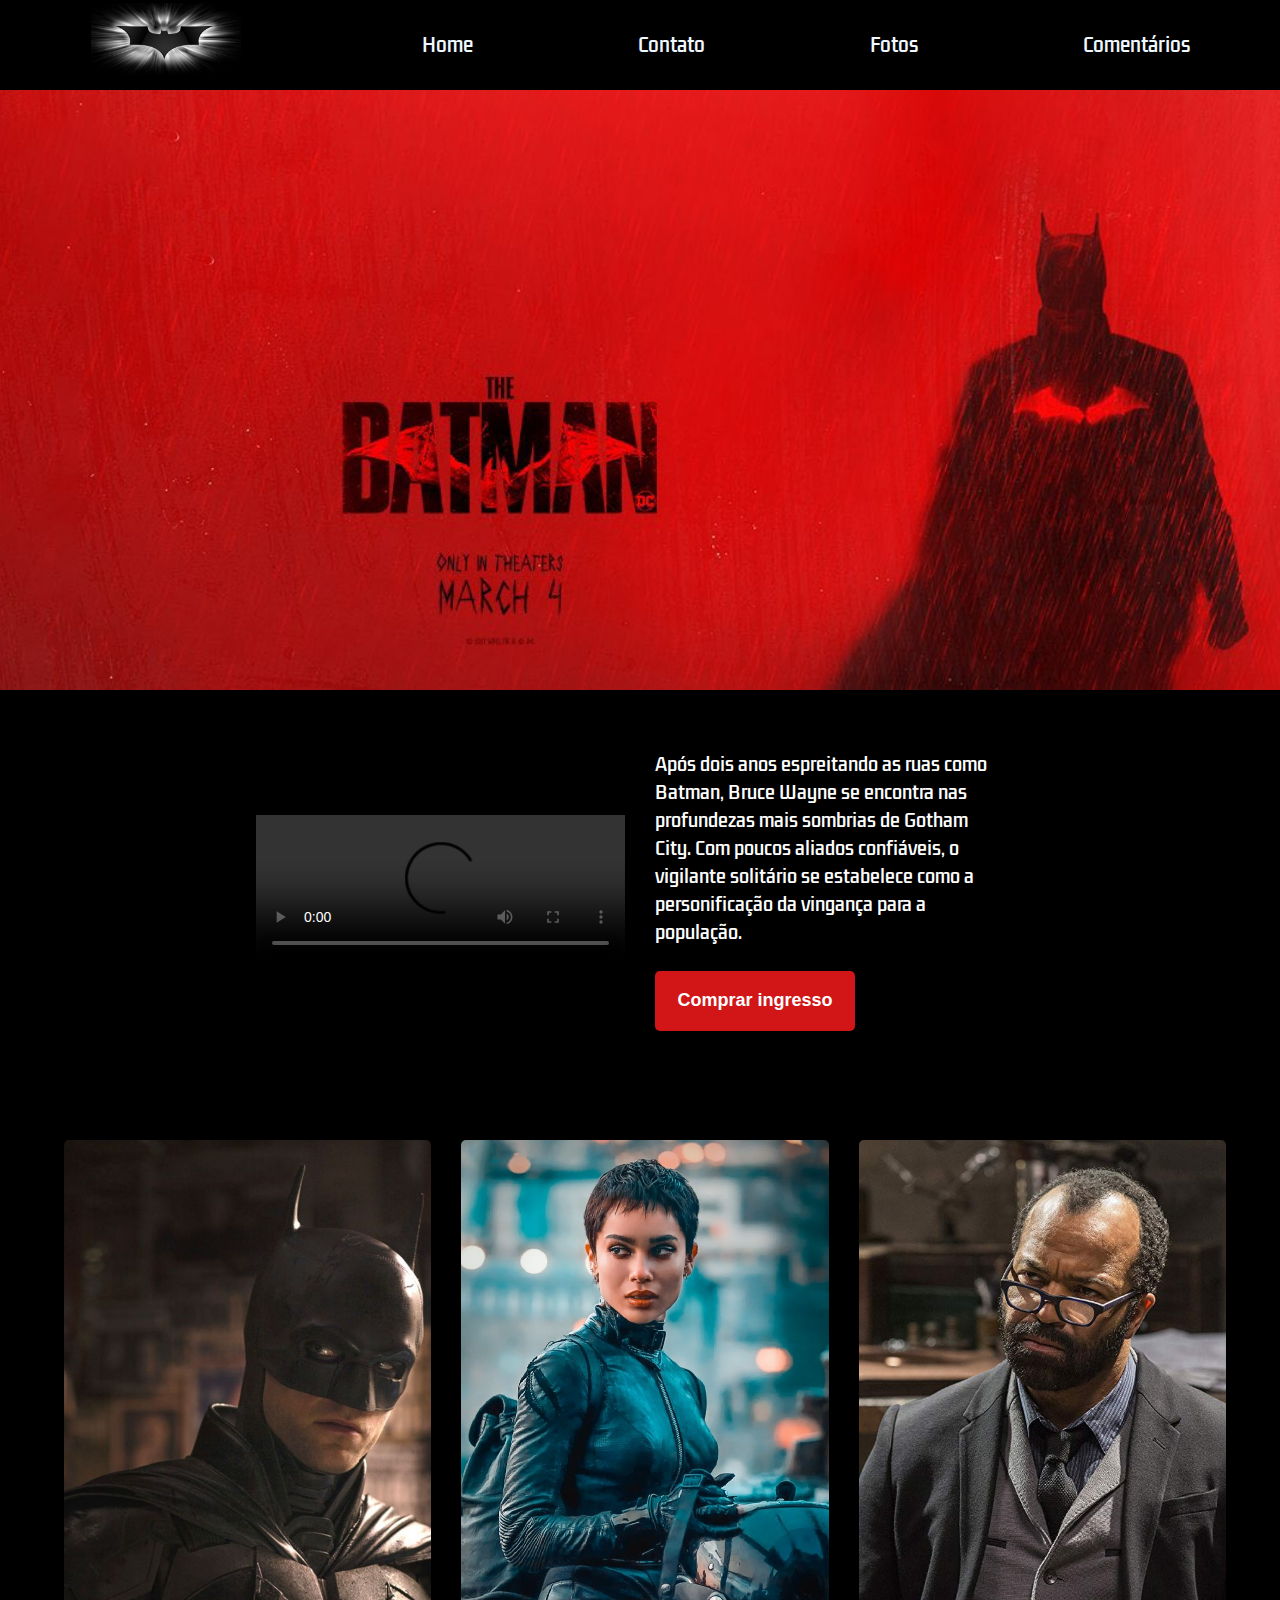
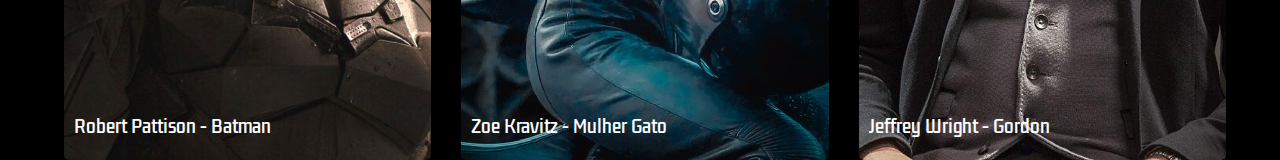
==== index.html @ 374236c3 "Initial commit" ====
<!DOCTYPE html>
<html lang="pt-br">
<head>
    <meta charset="UTF-8">
    <meta name="viewport" content="width=device-width, initial-scale=1.0">
    <title>Document</title>
    <link rel="stylesheet" href="./styles.css">
</head>
<body>
    <header>
        <img id="logo" src="./midias/logo.jpg" alt="">
        <nav>
            <ul>
                <a href="./index.html" target="_self">
                    <li>Home</li>
                </a>
                <a href="./contato.html" target="_self">
                    <li>Contato</li>
                </a>
                <a href="./fotos.html" target="_self">
                    <li>Fotos</li>
                </a>
                <a href="./comentarios.html" target="_self">
                    <li>Comentários</li>
                </a>
            </ul>
        </nav>
    </header>
    <div id="banner"></div>
    <div id="trailer-container">
        <div id="content">
            <video class="trailer" controls>
                <source src="./midias/trailer _principal.mp4" type="video/mp4">
                Seu navegador não possui suporte para este vídeo.
            </video>
            <div id="sinopse">
                <p class="description">
                    Após dois anos espreitando as ruas como Batman, Bruce Wayne se encontra nas profundezas mais sombrias de Gotham City. Com poucos aliados confiáveis, o vigilante solitário se estabelece como a personificação da vingança para a população.

                </p>
                <button class="button">Comprar ingresso</button>
            </div>

        </div>
    </div>

    <div class="actor-cards-container">
        <div class="cards-content">
            <div class="card banner-1">Robert Pattison - Batman</div>
            <div class="card banner-2">Zoe Kravitz - Mulher Gato</div>
            <div class="card banner-3">Jeffrey Wright - Gordon</div>
        </div>
    </div>
</body>
</html>
---- styles.css ----
@import url('https://fonts.googleapis.com/css2?family=Farsan&family=Kdam+Thmor+Pro&display=swap');
*{
    margin: 0px;
    padding: 0px;
    background-color:black;
    list-style: none;
    text-decoration: none;
}
header{
    height: 90px;
    display: flex;
    justify-content: space-around;
    align-items: center;
}
nav{
    width: 60%;
}
ul{
    display: flex;
    width: 100%;
    justify-content: space-between;
}
li{
    list-style: none;
    color: aliceblue;
    cursor: pointer;
    font-size: 19px;
    transition: .5s;
    font-family: 'Kdam Thmor Pro', sans-serif;
}
li:hover{
    color: #D21617;
}
#logo{
    width: 150px;
    height: auto;
}
#banner{
    background-image: url(./midias/banner.jpg);
    background-position: 50% 50%;
    background-size: cover;
    width: 100%;
    height: 600px;
}
#trailer-container{
    width: 100%;
    height: 400px;
    display: flex;
    justify-content: center;
}
#content{
    width: 60%;
    display: flex;
    align-items: center;
    justify-content: space-between;

}
.trailer{
    width: 50%;
}
#sinopse{
    width: 50%;
    display: flex;
    flex-direction: column;
    justify-content: space-between;
    margin-left: 30px;
}
.description{
    color: #fff;
    font-size: 18px;
    font-family: 'Kdam Thmor Pro', sans-serif;
    width: 90%;
}
.button{
    width: 200px;
    height: 60px;
    background-color: #D21617;
    color: #fff;
    padding: 8px 10px;
    border-radius: 5px;
    border: none;
    outline: none;
    cursor: pointer;
    margin-top: 25px;
    transition: .8s;
    font-size: 18px;
    font-weight: bold;
    display: flex;
    justify-content: center;
    align-items: center;
}
.button:hover{
    background-color: #fff;
    color: #000;
}
.actor-cards-container{
    width: 100%;
    display: flex;
    justify-content: center;
    margin-top: 50px;
}.cards-content{
    width: 90%;
    display: grid;
    grid-template-columns: repeat(3, 1fr);
    row-gap: 20px;
    column-gap: 40px;
}
.card{
    width: 100%;
    height: 600px;
    background-size: cover;
    background-position: 50% 50%;
    border-radius: 5px;
    cursor: pointer;
    transition: 0.5s;
    display:flex;
    flex-direction: column;
    justify-content: flex-end;
    padding: 0 0 20px 10px;
    color: #fff;
    font-size: 17px;
    font-family: 'Kdam Thmor Pro', sans-serif;
}
.card:hover{
    transform: scale(1.05);
}
.banner-1{
    background-image: url('./midias/batmam.jpg');
}
.banner-2{
    background-image: url('./midias/mulhegato.jpg');
}
.banner-3{
    background-image: url('./midias/gordon.jpg');
}
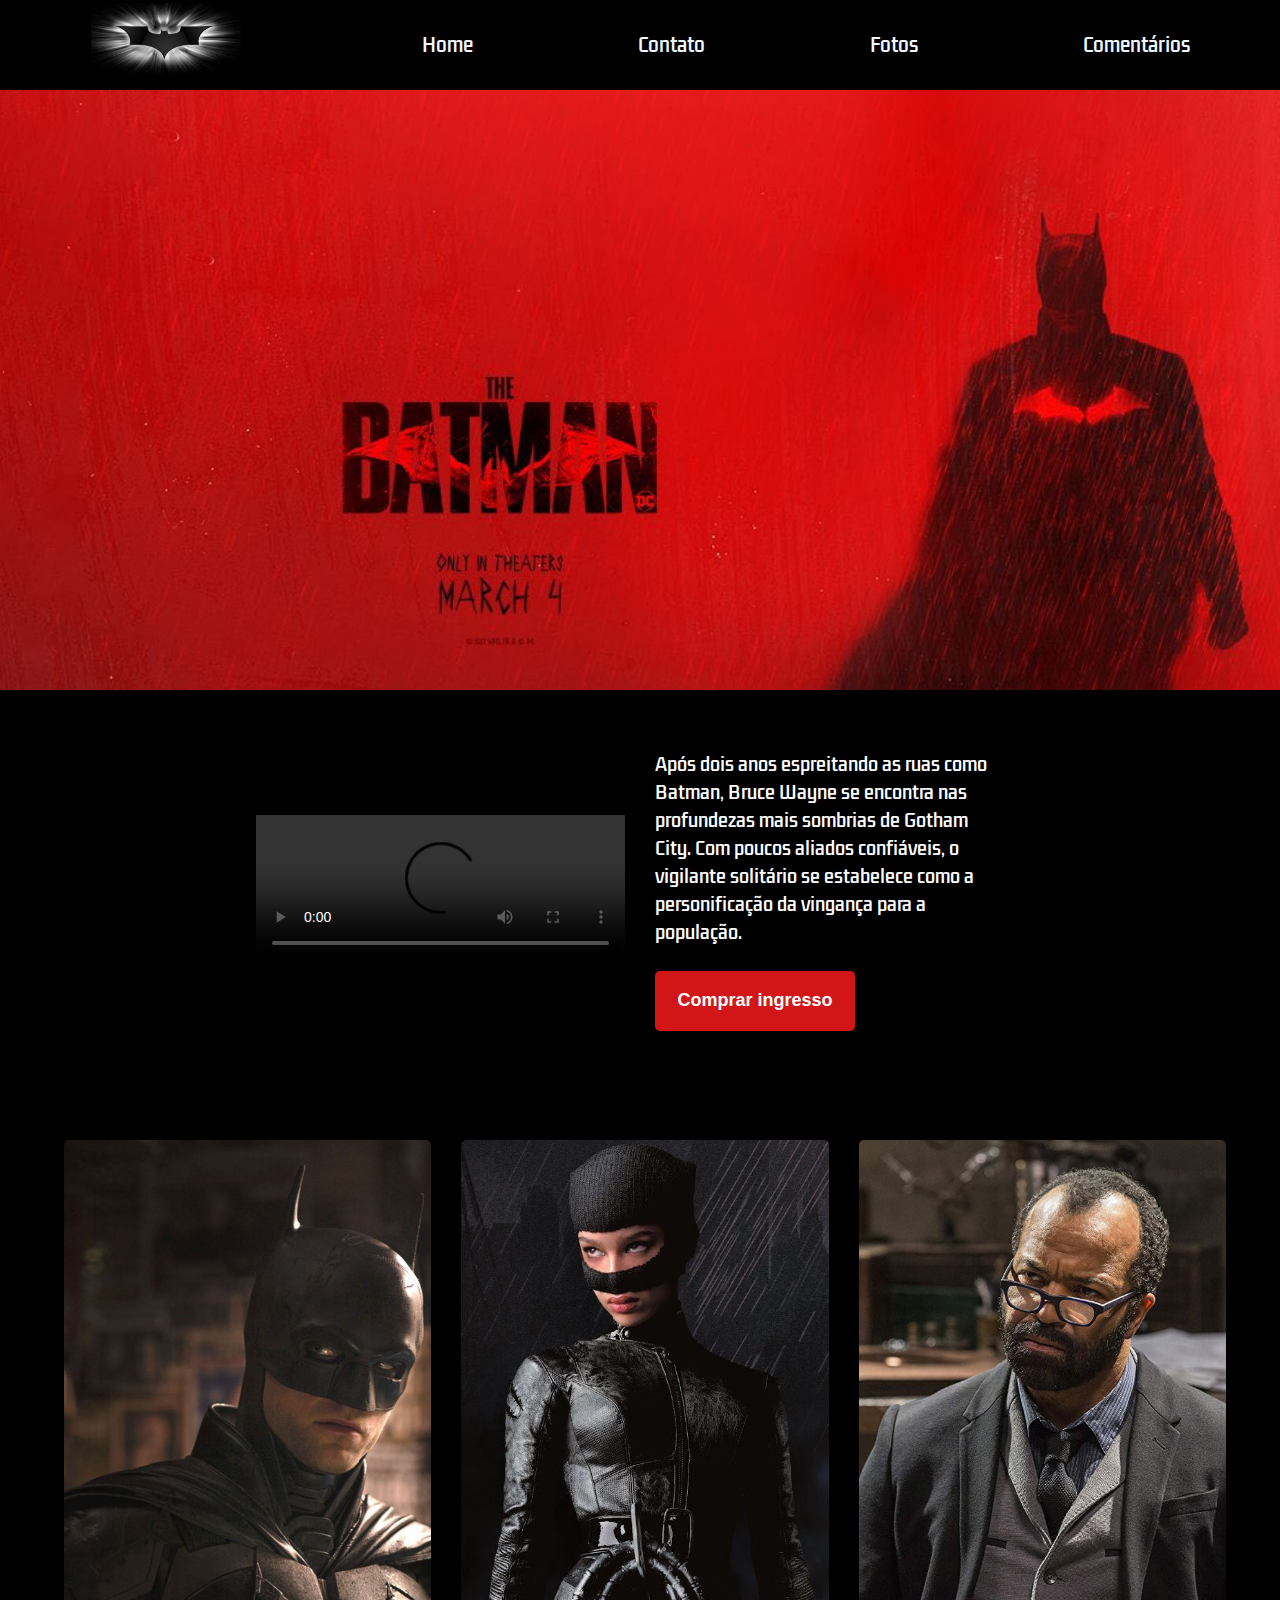
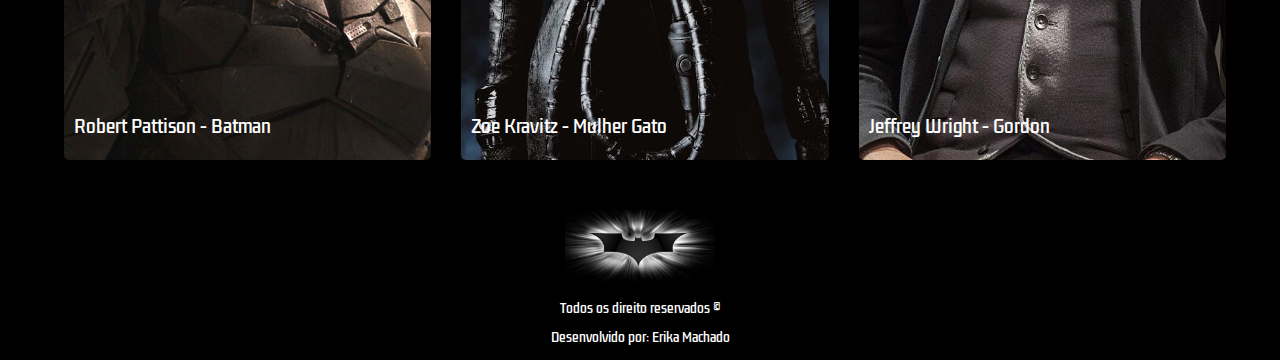
==== commit 09c3bb3f: "Inserida ajuste para mobile" ====
--- a/index.html
+++ b/index.html
@@ -5,6 +5,7 @@
     <meta name="viewport" content="width=device-width, initial-scale=1.0">
     <title>Document</title>
     <link rel="stylesheet" href="./styles.css">
+    <link rel="stylesheet" href="./media-query.css">
 </head>
 <body>
     <header>
@@ -51,5 +52,10 @@
             <div class="card banner-3">Jeffrey Wright - Gordon</div>
         </div>
     </div>
+    <footer>
+        <img style="object-fit: contain;" id="logo" src="./midias/logo.jpg">
+        <span>Todos os direito reservados &copy;</span>
+        <span>Desenvolvido por: Erika Machado</span>
+    </footer>
 </body>
 </html>--- a/styles.css
+++ b/styles.css
@@ -128,8 +128,24 @@
     background-image: url('./midias/batmam.jpg');
 }
 .banner-2{
-    background-image: url('./midias/mulhegato.jpg');
+    background-image: url('./midias/mulhegato2.jpg');
 }
 .banner-3{
     background-image: url('./midias/gordon.jpg');
-}+}
+
+footer{
+    height: 150px;
+    margin-top: 50px;
+    display: flex;
+    flex-direction: column;
+    align-items: center;
+    justify-content: flex-start;
+}
+span{
+    padding: 5px;
+    color: #fff;
+    font-family: 'Kdam Thmor Pro', sans-serif;
+    font-size: 12px;
+}
+
--- a/media-query.css
+++ b/media-query.css
@@ -0,0 +1,48 @@
+@charset "UTF-8";
+
+@media(max-width:768px){
+    #banner{
+        background-position: 40%;
+        
+    }
+    #trailer-container{
+        width: 100%;
+        height: 400px;
+        display: flex;
+        flex-direction: column;
+        justify-content: space-between;
+    }
+    #content{
+        width: 95%;
+        display: flex;
+        flex-direction: column;
+
+    }
+    .trailer{
+        width: 100%;
+    }
+    #sinopse{
+        width: 95%;
+        display: flex;
+        flex-direction: column;
+        justify-content: space-between;
+        
+    }
+    .description{
+        text-align: justify;
+        width: 100%;
+
+    }
+    .button{
+        width: 100%;
+        margin-top: 30px;
+    }
+    .cards-content{
+        margin-top: 200px;
+        grid-template-columns: 1fr;
+    }
+    
+    .banner-2{
+        background-image: url('./midias/mulhegato.jpg');
+    }
+}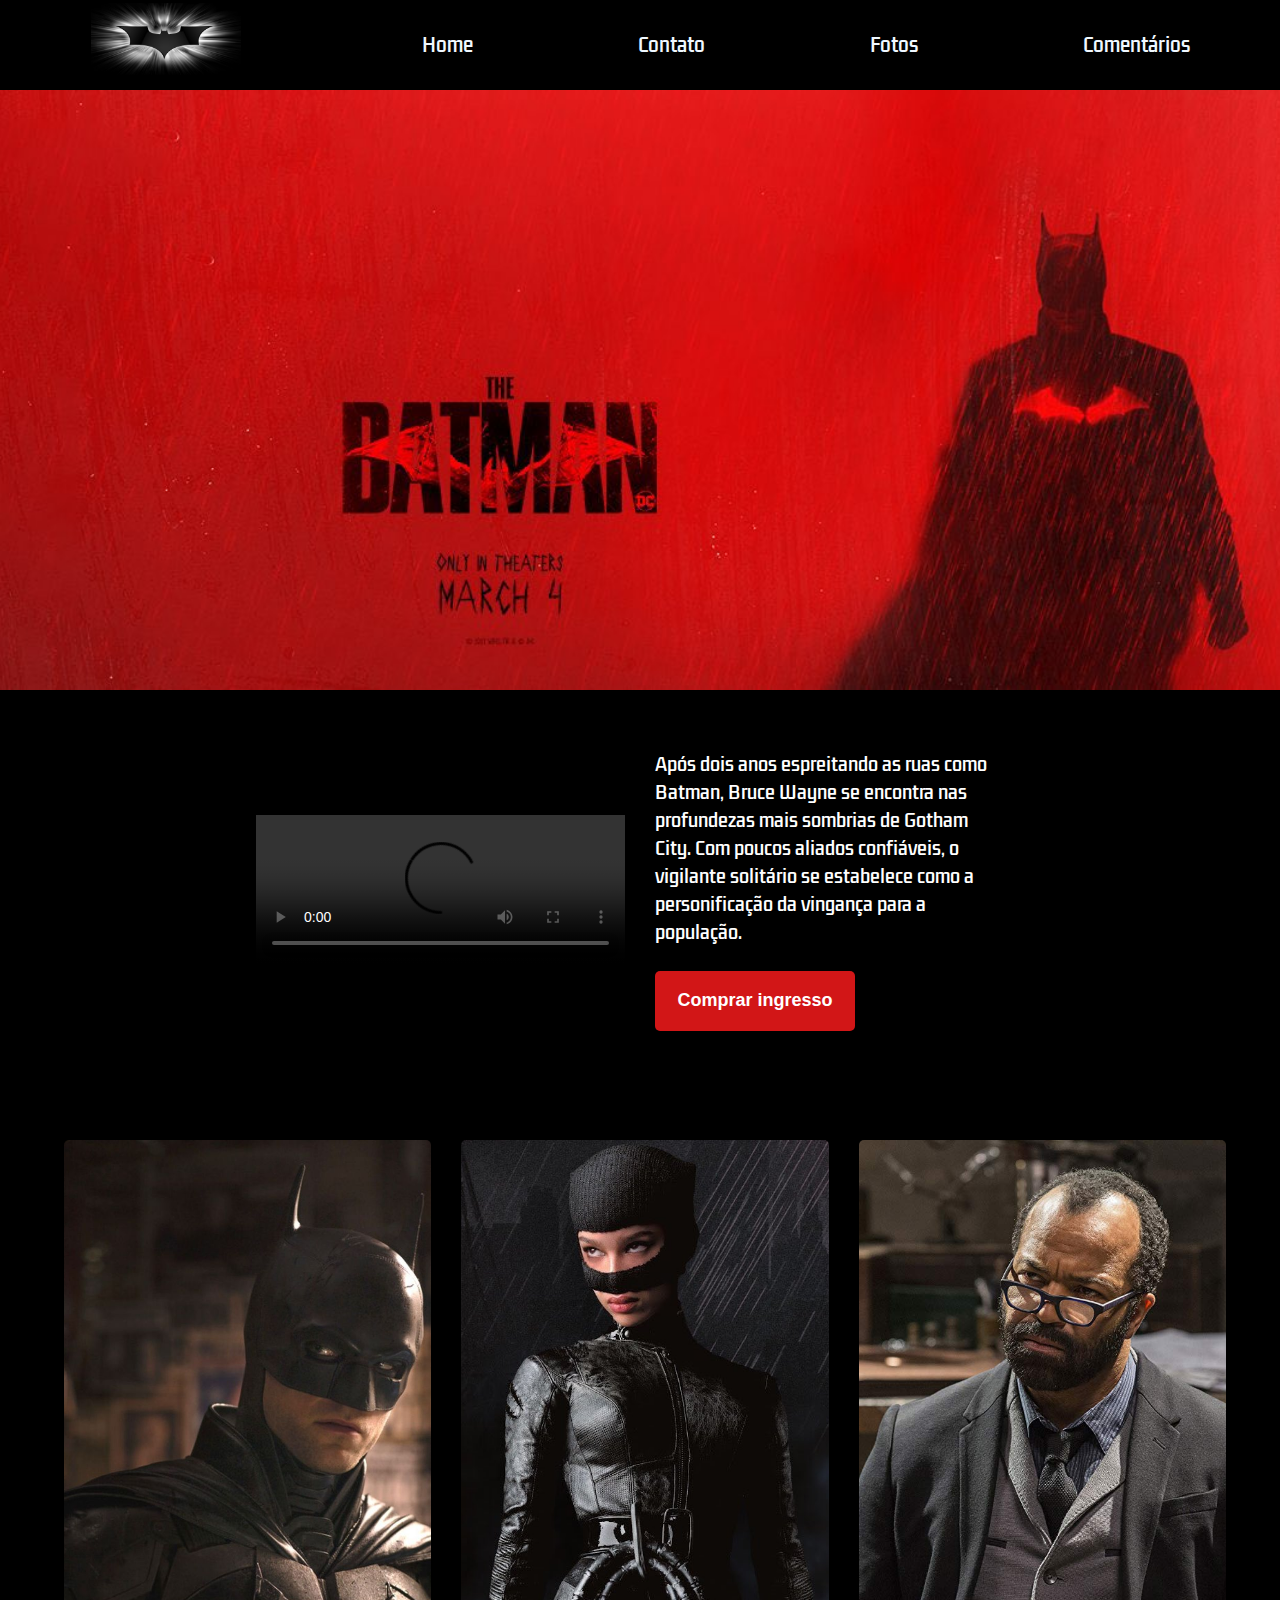
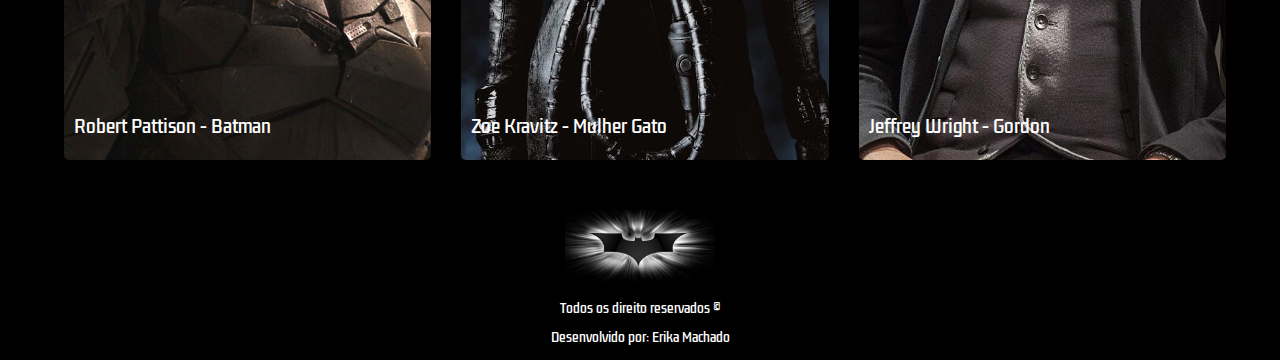
==== commit e95380dc: "Menu burguer" ====
--- a/index.html
+++ b/index.html
@@ -4,13 +4,18 @@
     <meta charset="UTF-8">
     <meta name="viewport" content="width=device-width, initial-scale=1.0">
     <title>Document</title>
+    <link rel="stylesheet" href="https://fonts.googleapis.com/css2?family=Material+Symbols+Outlined:opsz,wght,FILL,GRAD@24,400,0,0" />
     <link rel="stylesheet" href="./styles.css">
     <link rel="stylesheet" href="./media-query.css">
 </head>
-<body>
+<body onresize="mudarTamanho()">
     <header>
+
         <img id="logo" src="./midias/logo.jpg" alt="">
-        <nav>
+
+        <span id="burguer" class="material-symbols-outlined" onclick="clickmenu()">menu</span>
+
+        <nav id="itens">
             <ul>
                 <a href="./index.html" target="_self">
                     <li>Home</li>
@@ -57,5 +62,21 @@
         <span>Todos os direito reservados &copy;</span>
         <span>Desenvolvido por: Erika Machado</span>
     </footer>
+    <script>
+        function mudouTamanho(){
+            if(window.innerWidth <= 768) {
+                itens.style.display = 'block'
+            } else {
+                itens.style.display = 'none'
+            }
+        }
+       function clickmenu(){
+            if (itens.style.display == 'block') {
+                itens.style.display = 'none'
+            } else {
+                itens.style.display = 'block'
+            }
+       } 
+    </script>
 </body>
 </html>--- a/styles.css
+++ b/styles.css
@@ -31,6 +31,10 @@
 li:hover{
     color: #D21617;
 }
+#burguer{
+    display: none;
+}
+
 #logo{
     width: 150px;
     height: auto;
--- a/media-query.css
+++ b/media-query.css
@@ -1,6 +1,35 @@
 @charset "UTF-8";
 
 @media(max-width:768px){
+
+    #burguer{
+        color: white;
+        display: block;
+        text-align: center;
+        padding: 10px;
+        cursor: pointer;
+    }
+    #burguer:hover {
+        background-color: #D21617;
+        color: #fff;
+    }
+    header{
+        display: grid;
+    }
+    nav{
+        grid-area: nav;
+        width: 100%;
+    }
+    ul{
+        display: flex;
+        flex-direction: column;
+        align-items: center;
+    }
+    a{
+        padding: 10px 30px;
+    }
+
+
     #banner{
         background-position: 40%;
         
@@ -11,11 +40,13 @@
         display: flex;
         flex-direction: column;
         justify-content: space-between;
+        align-items: center;
     }
     #content{
         width: 95%;
         display: flex;
         flex-direction: column;
+        align-items: center;
 
     }
     .trailer{
@@ -24,6 +55,7 @@
     #sinopse{
         width: 95%;
         display: flex;
+        margin: 10px 20px;
         flex-direction: column;
         justify-content: space-between;
         
@@ -38,7 +70,7 @@
         margin-top: 30px;
     }
     .cards-content{
-        margin-top: 200px;
+        margin-top: 50px;
         grid-template-columns: 1fr;
     }
     
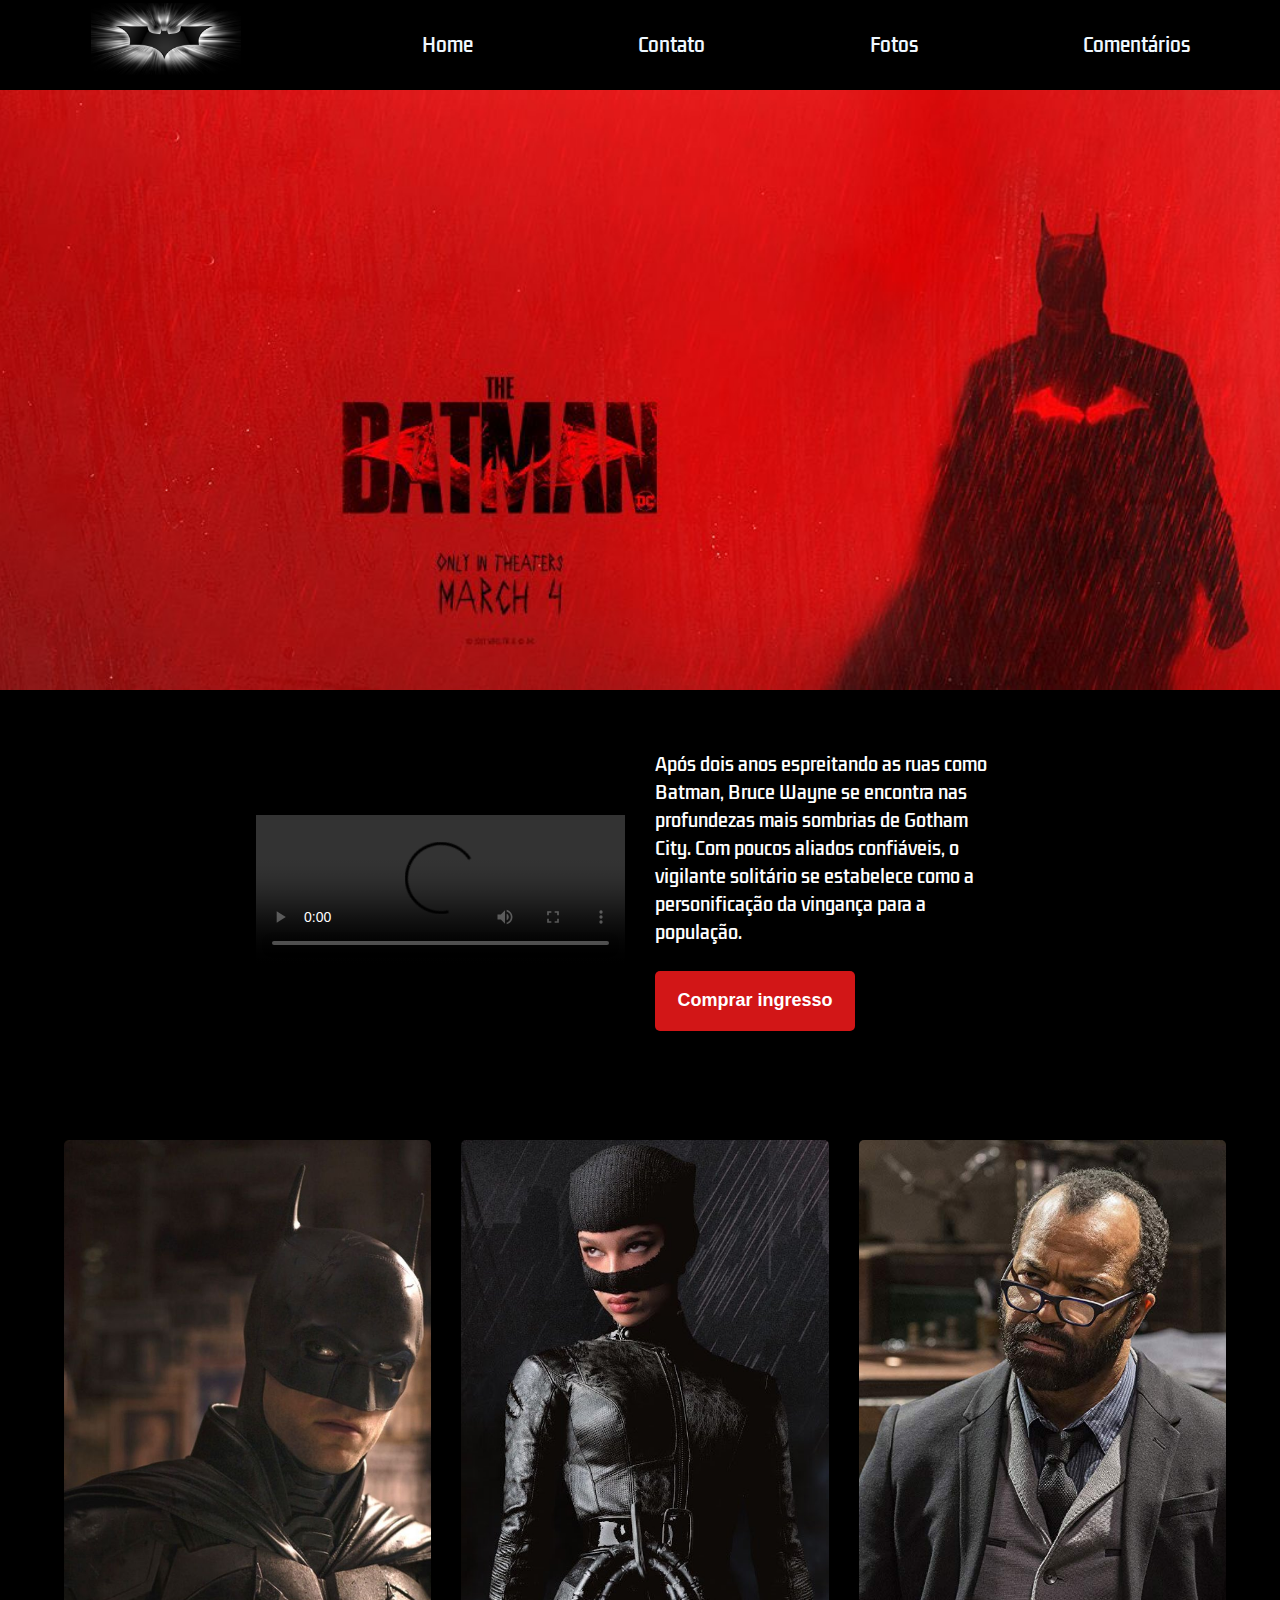
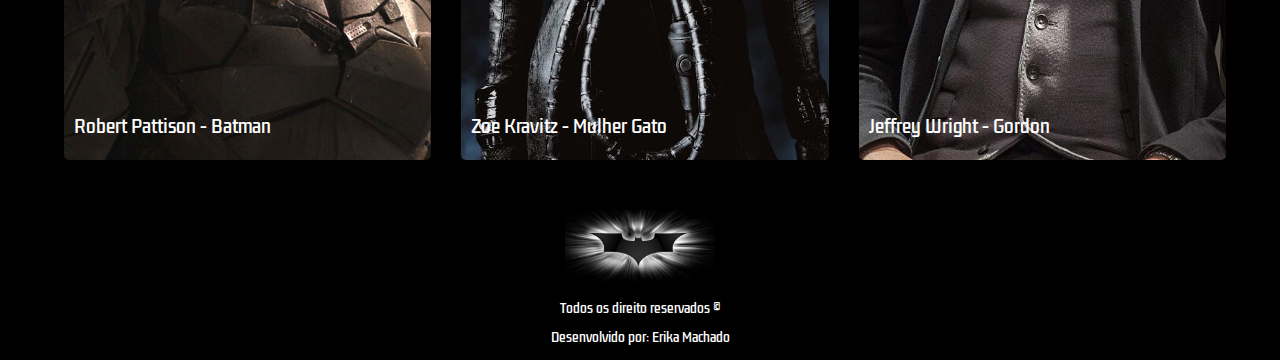
==== commit 1f90e25e: "ajuste 2 burguer" ====
--- a/index.html
+++ b/index.html
@@ -65,9 +65,9 @@
     <script>
         function mudouTamanho(){
             if(window.innerWidth <= 768) {
+                itens.style.display = 'nome'
+            } else {
                 itens.style.display = 'block'
-            } else {
-                itens.style.display = 'none'
             }
         }
        function clickmenu(){
--- a/styles.css
+++ b/styles.css
@@ -14,6 +14,7 @@
 }
 nav{
     width: 60%;
+    
 }
 ul{
     display: flex;
--- a/media-query.css
+++ b/media-query.css
@@ -70,7 +70,7 @@
         margin-top: 30px;
     }
     .cards-content{
-        margin-top: 50px;
+        margin-top: 100px;
         grid-template-columns: 1fr;
     }
     
